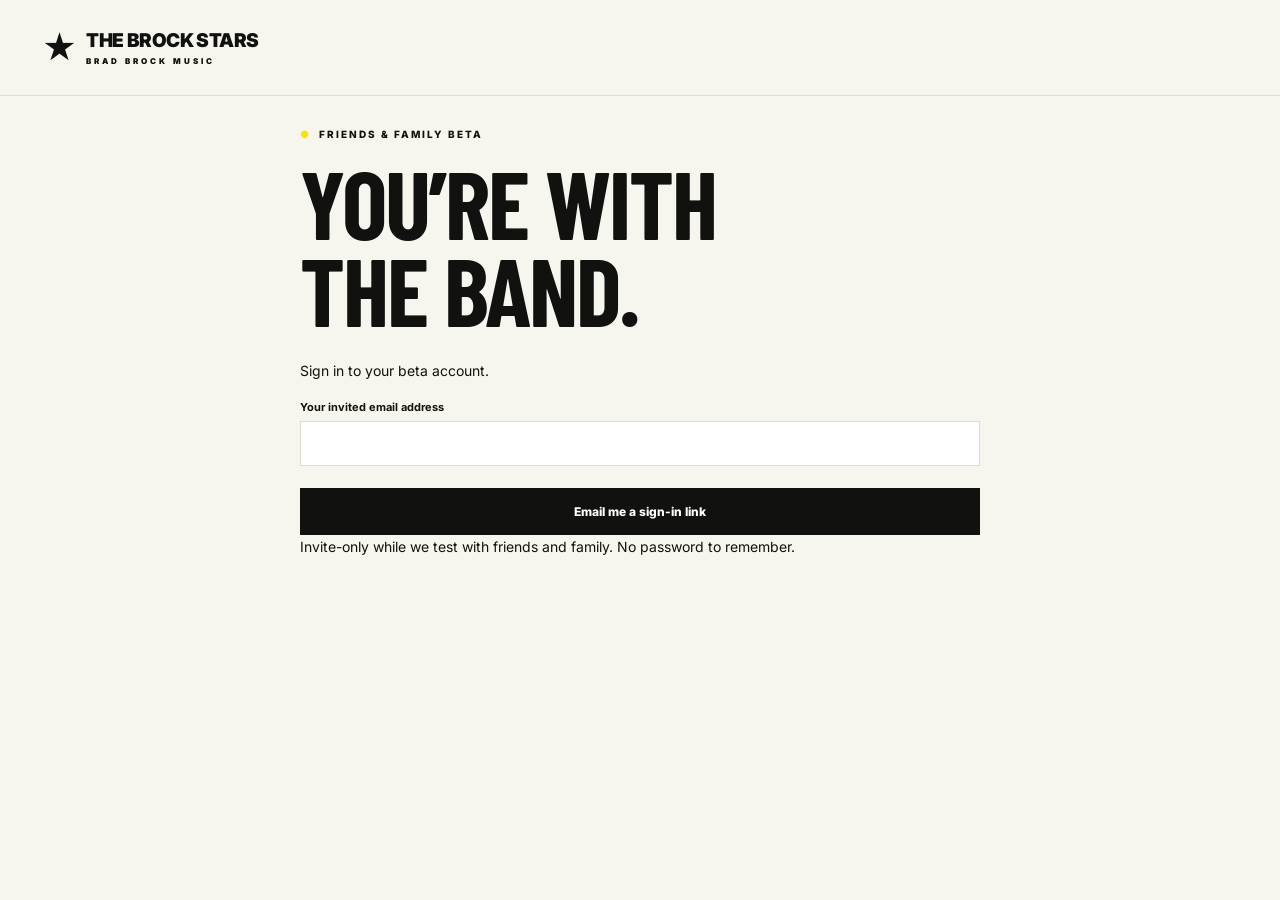
==== accounts.html @ 527fe550 "Add files via upload" ====
<!doctype html><html lang="en"><head><meta charset="utf-8"><meta name="viewport" content="width=device-width,initial-scale=1"><meta name="referrer" content="no-referrer"><meta name="theme-color" content="#f5e500"><title>Your Account · The Brock Stars</title><link rel="stylesheet" href="styles.css"></head><body><header><a class="brand" href="./"><span class="brand-icon">★</span><span>THE BROCK STARS<small>BRAD BROCK MUSIC</small></span></a></header><main style="max-width:720px;margin:auto;padding:32px 20px"><span class="eyebrow">FRIENDS & FAMILY BETA</span><h1>YOU’RE WITH<br>THE BAND.</h1><p id="account-status" role="status">Connecting…</p><section id="account-content"></section></main><script src="backend-config.js"></script><script src="account-api.js"></script><script src="accounts.js"></script></body></html>
---- styles.css ----
@import url('https://fonts.googleapis.com/css2?family=Barlow+Condensed:wght@600;700;800;900&family=Inter:wght@400;500;600;700;800&display=swap');
:root{--yellow:#f5e500;--ink:#11110f;--muted:#6c6c60;--paper:#f6f5ee;--line:#dcdcd0}*{box-sizing:border-box}body{margin:0;background:var(--paper);color:var(--ink);font-family:Inter,Arial,sans-serif;font-size:14px}button,input,select{font:inherit}button,a{-webkit-tap-highlight-color:transparent}a{color:inherit;text-decoration:none}button{cursor:pointer}button:disabled{cursor:default;opacity:.5}a:focus-visible,button:focus-visible,input:focus-visible,select:focus-visible{outline:3px solid #a57b00;outline-offset:4px}.demo-banner{background:var(--yellow);padding:9px 20px;text-align:center;font-size:10px;font-weight:800;letter-spacing:1.4px}.demo-banner span{letter-spacing:.2px;font-weight:500}header{max-width:1280px;margin:auto;display:flex;align-items:center;justify-content:space-between;gap:25px;padding:27px 42px;border-bottom:1px solid var(--line)}.brand{display:flex;align-items:center;gap:10px;font-weight:900;letter-spacing:-.6px;font-size:19px}.brand-icon{font-size:34px}.brand small{display:block;font-size:8px;letter-spacing:3px;margin-top:4px}nav{display:flex;gap:30px;font-size:12px;font-weight:700}nav a{padding:9px 0;border-bottom:2px solid transparent}nav a.active{border-color:var(--ink)}.admin-link{border:1px solid var(--line);padding:10px 14px;font-size:11px;font-weight:700}main{max-width:1280px;margin:auto;padding:38px 42px 70px}.eyebrow{font-size:10px;font-weight:800;letter-spacing:2px;text-transform:uppercase;display:block;margin-bottom:18px}.eyebrow:before{content:'●';color:var(--yellow);margin-right:8px}h1,h2,h3,p{margin-top:0}h1,h2,h3,.display{font-family:'Barlow Condensed','Arial Narrow',Impact,sans-serif;text-transform:uppercase}h1{font-size:clamp(58px,7.5vw,110px);line-height:.91;letter-spacing:-2px;margin-bottom:26px}h2{font-size:37px;line-height:1;margin-bottom:12px}h3{font-size:25px;margin-bottom:10px}p{line-height:1.7}.muted{color:var(--muted)}.hero{display:grid;grid-template-columns:1.08fr 1fr;background:var(--ink);color:white;min-height:480px;overflow:hidden}.hero-copy{padding:48px 45px;min-width:0}.hero h1 em{font-style:normal;color:var(--yellow)}.hero p{color:#bdbdb2;max-width:330px;font-size:13px}.button{display:inline-flex;align-items:center;justify-content:center;gap:28px;background:var(--yellow);border:1px solid var(--yellow);color:var(--ink);padding:15px 21px;font-weight:800;font-size:12px}.button.dark{background:var(--ink);color:white;border-color:var(--ink)}.button.outline{background:transparent;border-color:var(--line);color:var(--ink)}.hero .secondary{display:inline-block;margin-left:18px;font-size:11px;border-bottom:1px solid #666;padding-bottom:5px}.hero-art{position:relative;display:flex;align-items:center;justify-content:center;background:radial-gradient(ellipse at 80% 10%,#383628,transparent 65%),repeating-linear-gradient(115deg,transparent 0 80px,#ffffff04 81px 83px);padding:30px;overflow:hidden}.orbit{position:absolute;width:400px;height:400px;border:1px solid #ffffff15;border-radius:50%;transform:rotate(-20deg)}.orbit:after{content:'';position:absolute;inset:35px;border:1px solid #ffffff10;border-radius:50%}.pass{background:var(--yellow);color:var(--ink);width:290px;min-height:350px;padding:25px;border-radius:12px;transform:rotate(8deg);box-shadow:18px 24px 0 #0005;position:relative}.pass:before{content:'';position:absolute;background:var(--ink);width:65px;height:8px;border-radius:8px;top:13px;left:112px}.pass-top{display:flex;justify-content:space-between;font-size:9px;letter-spacing:1px;font-weight:800;margin:15px 0 25px}.pass .display{font-size:50px;line-height:.9;font-weight:900}.pass-star{font-size:65px;position:absolute;right:24px;top:75px}.pass-bottom{border-top:1px solid #1115;padding-top:18px;margin-top:32px;display:flex;justify-content:space-between;align-items:center;font-size:10px}.barcode{height:36px;width:100px;background:repeating-linear-gradient(90deg,#111 0 2px,transparent 2px 4px,#111 4px 5px,transparent 5px 8px)}.art-note{position:absolute;bottom:26px;right:24px;font-size:9px;letter-spacing:2px;color:#aaa}.strip{display:grid;grid-template-columns:repeat(3,1fr);border:1px solid var(--line);border-top:0;margin-bottom:42px}.strip div{padding:23px 27px;border-right:1px solid var(--line);display:flex;align-items:center;gap:16px}.strip div:last-child{border:0}.strip b{font-size:24px}.strip strong{display:block;font-size:11px;margin-bottom:4px}.strip small{font-size:10px;color:var(--muted)}.section-head{display:flex;align-items:end;justify-content:space-between;margin:32px 0 20px;gap:18px}.section-head p{margin:0;font-size:12px}.section-head a{font-size:11px;font-weight:700;border-bottom:1px solid}.grid{display:grid;grid-template-columns:repeat(3,1fr);gap:18px}.card{border:1px solid var(--line);padding:25px;background:#fffdf8}.show{display:flex;align-items:center;gap:22px;border-bottom:1px solid var(--line);padding:23px 0}.date{background:var(--yellow);min-width:66px;padding:12px;text-align:center}.date small{font-size:9px;font-weight:800;letter-spacing:1px;display:block}.date b{font-family:'Barlow Condensed',Impact,sans-serif;font-size:32px}.show-info{flex:1}.show h3{margin:0 0 5px}.show p{font-size:11px;margin:0;color:var(--muted)}.tag{display:inline-block;border:1px solid var(--line);padding:6px 8px;font-size:9px;font-weight:800;letter-spacing:.5px}.points{color:#767000;font-size:11px;font-weight:800}.page-intro{margin:12px 0 34px}.page-intro h1{font-size:64px;margin-bottom:15px}.page-intro p{max-width:650px;color:var(--muted);font-size:13px}.profile-layout{display:grid;grid-template-columns:1fr 2fr;gap:24px}.member-card{background:var(--ink);color:white;padding:30px}.avatar{width:70px;height:70px;background:var(--yellow);color:var(--ink);display:grid;place-items:center;font-weight:900;font-size:22px;border-radius:50%;margin-bottom:22px}.member-card .muted{color:#aaa}.number{font-family:'Barlow Condensed',Impact,sans-serif;font-size:68px;font-weight:800;line-height:1}.member-card .number{color:var(--yellow)}.progress{background:#444;height:6px;margin:15px 0 10px}.progress span{display:block;background:var(--yellow);height:6px}.stats{display:grid;grid-template-columns:repeat(3,1fr);gap:15px;margin-bottom:24px}.stats .card{padding:20px}.stats .number{font-size:44px}.stats small{display:block;color:var(--muted);font-size:10px;margin-bottom:8px}.achievement{display:flex;align-items:center;gap:15px;padding:15px 0;border-bottom:1px solid var(--line)}.badge{background:var(--yellow);width:42px;height:42px;display:grid;place-items:center;font-size:22px}.achievement strong{display:block;font-size:12px;margin-bottom:4px}.achievement small{color:var(--muted);font-size:10px}.locked{opacity:.5}.reward-art{height:140px;display:grid;place-items:center;background:var(--yellow);margin:-25px -25px 23px;font-family:'Barlow Condensed',Impact,sans-serif;font-size:46px;font-weight:900}.reward-art.black{background:var(--ink);color:var(--yellow)}.reward-art.gray{background:#e6e5dc}.reward-card{display:flex;flex-direction:column}.reward-card p{font-size:12px;flex:1}.reward-card .button{width:100%;margin-top:15px}.notice{background:#eae9df;padding:15px 20px;font-size:11px;line-height:1.6;margin:20px 0;border-left:3px solid #999100}.activity{list-style:none;margin:0;padding:0}.activity li{padding:15px 0;border-bottom:1px solid var(--line);display:flex;justify-content:space-between;gap:15px;font-size:11px}.activity small{display:block;color:var(--muted);margin-top:4px}.activity b{white-space:nowrap}.admin-columns{display:grid;grid-template-columns:1.6fr 1fr;gap:24px}label{display:block;font-size:11px;font-weight:700;margin:17px 0 7px}input,select{padding:13px;border:1px solid var(--line);width:100%;background:#fff;color:var(--ink);border-radius:0}.field-row{display:grid;grid-template-columns:1fr 1fr;gap:15px}.form-note{font-size:10px;color:var(--muted);line-height:1.5}form .button{margin-top:22px;width:100%}footer{max-width:1280px;margin:auto;padding:25px 42px;display:flex;justify-content:space-between;align-items:center;gap:18px;border-top:1px solid var(--line);font-size:9px;color:var(--muted)}footer span:first-child{font-weight:800;letter-spacing:1px}.text-button{border:0;background:transparent;text-decoration:underline;font-size:10px;color:var(--muted)}dialog{border:0;padding:38px;width:min(470px,calc(100% - 30px));background:var(--paper);box-shadow:0 15px 90px #0004}dialog::backdrop{background:#111b}.close{position:absolute;right:12px;top:8px;font-size:27px;border:0;background:transparent}.qr-concept{width:150px;height:150px;margin:22px auto;background:repeating-conic-gradient(#111 0% 25%,#f5e500 0% 50%) 0 0/18px 18px;border:12px solid var(--yellow);position:relative}.qr-concept:after{content:'DEMO';position:absolute;inset:40px 15px;background:var(--yellow);display:grid;place-items:center;font-weight:900;font-size:15px}#toast{position:fixed;bottom:24px;left:50%;transform:translateX(-50%);background:var(--ink);color:white;padding:14px 23px;border-left:4px solid var(--yellow);max-width:90%;z-index:10;display:none;font-size:12px}.empty{padding:20px;color:var(--muted);font-size:12px}
@media(min-width:1500px){main{padding-top:55px}}@media(max-width:850px){header{padding:23px 25px;flex-wrap:wrap}.admin-link{margin-left:auto}nav{order:3;width:100%;justify-content:space-between;gap:10px}main{padding:25px}.hero-copy{padding:35px 25px}.hero-art{padding:20px}.pass{width:250px}.pass-star{font-size:45px}.strip div{padding:20px 15px}.profile-layout{grid-template-columns:1fr 1.5fr}.stats{gap:8px}.stats .card{padding:12px}.admin-columns{grid-template-columns:1fr}.grid{gap:12px}.card{padding:20px}.reward-art{margin:-20px -20px 20px}footer{padding:24px 25px;flex-wrap:wrap}}
@media(max-width:600px){.demo-banner{font-size:8px;letter-spacing:.7px}.demo-banner span{display:block;margin-top:4px}header{padding:18px 20px;gap:15px}.brand{font-size:17px}.brand-icon{font-size:27px}.admin-link{font-size:9px;padding:8px}nav{font-size:11px}main{padding:20px 18px 40px}.hero{grid-template-columns:1fr}.hero-copy{padding:32px 25px 18px}.hero h1{font-size:clamp(46px,16vw,64px)}.hero-art{min-height:300px}.pass{min-height:255px;width:230px;transform:rotate(7deg);padding:20px}.pass:before{left:85px}.pass-top{margin-bottom:18px}.pass .display{font-size:39px}.pass-star{top:65px}.pass-bottom{margin-top:20px}.art-note{font-size:8px;bottom:15px}.strip{grid-template-columns:1fr}.strip div{border-right:0;border-bottom:1px solid var(--line);padding:17px 23px}.strip b{font-size:20px}.strip small{font-size:11px}.grid,.profile-layout{grid-template-columns:1fr}.section-head{align-items:center}h2{font-size:31px}.show{gap:13px;flex-wrap:wrap}.show .button{margin-left:79px;padding:10px 15px}.show .points{margin-left:auto}.show-info{min-width:170px}.page-intro h1{font-size:52px}.stats{gap:8px}.stats .number{font-size:36px}.stats small{font-size:9px}.member-card{padding:25px}.reward-art{height:120px}.section-head p{font-size:11px}footer{font-size:8px;padding:22px 18px}.hero .secondary{margin-left:13px}.hero .button{gap:18px;padding:15px 16px}dialog{padding:30px 24px}.field-row{grid-template-columns:1fr}}
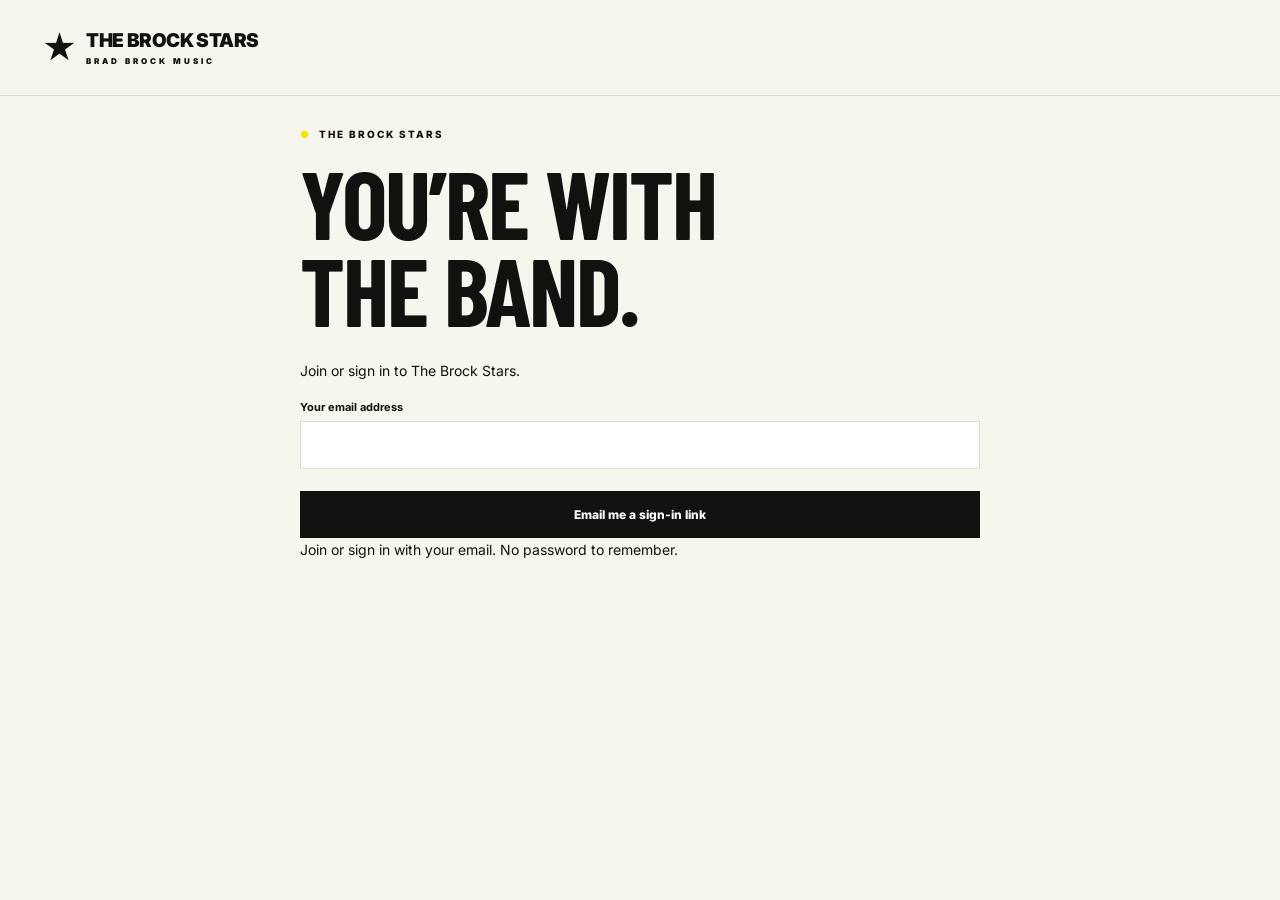
==== commit a0955006: "Add files via upload" ====
--- a/accounts.html
+++ b/accounts.html
@@ -1 +1 @@
-<!doctype html><html lang="en"><head><meta charset="utf-8"><meta name="viewport" content="width=device-width,initial-scale=1"><meta name="referrer" content="no-referrer"><meta name="theme-color" content="#f5e500"><title>Your Account · The Brock Stars</title><link rel="stylesheet" href="styles.css"></head><body><header><a class="brand" href="./"><span class="brand-icon">★</span><span>THE BROCK STARS<small>BRAD BROCK MUSIC</small></span></a></header><main style="max-width:720px;margin:auto;padding:32px 20px"><span class="eyebrow">FRIENDS & FAMILY BETA</span><h1>YOU’RE WITH<br>THE BAND.</h1><p id="account-status" role="status">Connecting…</p><section id="account-content"></section></main><script src="backend-config.js"></script><script src="account-api.js"></script><script src="accounts.js"></script></body></html>
+<!doctype html><html lang="en"><head><meta charset="utf-8"><meta name="viewport" content="width=device-width,initial-scale=1"><meta name="referrer" content="no-referrer"><meta name="theme-color" content="#f5e500"><title>Your Account · The Brock Stars</title><link rel="stylesheet" href="styles.css?v=launch-20261018"><style>#account-profile{margin-bottom:28px}#account-content .email-optin{display:flex;align-items:flex-start;gap:10px;margin:20px 0 0;font-size:12px;line-height:1.5}#account-content .email-optin input{width:18px;height:18px;flex:0 0 18px;margin:0;padding:0}</style><link rel="stylesheet" href="launch.css?v=launch-20261018"></head><body><header><a class="brand" href="./"><span class="brand-icon">★</span><span>THE BROCK STARS<small>BRAD BROCK MUSIC</small></span></a></header><main style="max-width:720px;margin:auto;padding:32px 20px"><span class="eyebrow">THE BROCK STARS</span><h1>YOU’RE WITH<br>THE BAND.</h1><p id="account-status" role="status">Connecting…</p><section id="account-content"></section></main><script src="backend-config.js?v=launch-20261018"></script><script src="account-api.js?v=launch-20261018"></script><script src="accounts.js?v=launch-20261018"></script></body></html>
--- a/styles.css
+++ b/styles.css
@@ -1,6 +1,6 @@
 @import url('https://fonts.googleapis.com/css2?family=Barlow+Condensed:wght@600;700;800;900&family=Inter:wght@400;500;600;700;800&display=swap');
-:root{--yellow:#f5e500;--ink:#11110f;--muted:#6c6c60;--paper:#f6f5ee;--line:#dcdcd0}*{box-sizing:border-box}body{margin:0;background:var(--paper);color:var(--ink);font-family:Inter,Arial,sans-serif;font-size:14px}button,input,select{font:inherit}button,a{-webkit-tap-highlight-color:transparent}a{color:inherit;text-decoration:none}button{cursor:pointer}button:disabled{cursor:default;opacity:.5}a:focus-visible,button:focus-visible,input:focus-visible,select:focus-visible{outline:3px solid #a57b00;outline-offset:4px}.demo-banner{background:var(--yellow);padding:9px 20px;text-align:center;font-size:10px;font-weight:800;letter-spacing:1.4px}.demo-banner span{letter-spacing:.2px;font-weight:500}header{max-width:1280px;margin:auto;display:flex;align-items:center;justify-content:space-between;gap:25px;padding:27px 42px;border-bottom:1px solid var(--line)}.brand{display:flex;align-items:center;gap:10px;font-weight:900;letter-spacing:-.6px;font-size:19px}.brand-icon{font-size:34px}.brand small{display:block;font-size:8px;letter-spacing:3px;margin-top:4px}nav{display:flex;gap:30px;font-size:12px;font-weight:700}nav a{padding:9px 0;border-bottom:2px solid transparent}nav a.active{border-color:var(--ink)}.admin-link{border:1px solid var(--line);padding:10px 14px;font-size:11px;font-weight:700}main{max-width:1280px;margin:auto;padding:38px 42px 70px}.eyebrow{font-size:10px;font-weight:800;letter-spacing:2px;text-transform:uppercase;display:block;margin-bottom:18px}.eyebrow:before{content:'●';color:var(--yellow);margin-right:8px}h1,h2,h3,p{margin-top:0}h1,h2,h3,.display{font-family:'Barlow Condensed','Arial Narrow',Impact,sans-serif;text-transform:uppercase}h1{font-size:clamp(58px,7.5vw,110px);line-height:.91;letter-spacing:-2px;margin-bottom:26px}h2{font-size:37px;line-height:1;margin-bottom:12px}h3{font-size:25px;margin-bottom:10px}p{line-height:1.7}.muted{color:var(--muted)}.hero{display:grid;grid-template-columns:1.08fr 1fr;background:var(--ink);color:white;min-height:480px;overflow:hidden}.hero-copy{padding:48px 45px;min-width:0}.hero h1 em{font-style:normal;color:var(--yellow)}.hero p{color:#bdbdb2;max-width:330px;font-size:13px}.button{display:inline-flex;align-items:center;justify-content:center;gap:28px;background:var(--yellow);border:1px solid var(--yellow);color:var(--ink);padding:15px 21px;font-weight:800;font-size:12px}.button.dark{background:var(--ink);color:white;border-color:var(--ink)}.button.outline{background:transparent;border-color:var(--line);color:var(--ink)}.hero .secondary{display:inline-block;margin-left:18px;font-size:11px;border-bottom:1px solid #666;padding-bottom:5px}.hero-art{position:relative;display:flex;align-items:center;justify-content:center;background:radial-gradient(ellipse at 80% 10%,#383628,transparent 65%),repeating-linear-gradient(115deg,transparent 0 80px,#ffffff04 81px 83px);padding:30px;overflow:hidden}.orbit{position:absolute;width:400px;height:400px;border:1px solid #ffffff15;border-radius:50%;transform:rotate(-20deg)}.orbit:after{content:'';position:absolute;inset:35px;border:1px solid #ffffff10;border-radius:50%}.pass{background:var(--yellow);color:var(--ink);width:290px;min-height:350px;padding:25px;border-radius:12px;transform:rotate(8deg);box-shadow:18px 24px 0 #0005;position:relative}.pass:before{content:'';position:absolute;background:var(--ink);width:65px;height:8px;border-radius:8px;top:13px;left:112px}.pass-top{display:flex;justify-content:space-between;font-size:9px;letter-spacing:1px;font-weight:800;margin:15px 0 25px}.pass .display{font-size:50px;line-height:.9;font-weight:900}.pass-star{font-size:65px;position:absolute;right:24px;top:75px}.pass-bottom{border-top:1px solid #1115;padding-top:18px;margin-top:32px;display:flex;justify-content:space-between;align-items:center;font-size:10px}.barcode{height:36px;width:100px;background:repeating-linear-gradient(90deg,#111 0 2px,transparent 2px 4px,#111 4px 5px,transparent 5px 8px)}.art-note{position:absolute;bottom:26px;right:24px;font-size:9px;letter-spacing:2px;color:#aaa}.strip{display:grid;grid-template-columns:repeat(3,1fr);border:1px solid var(--line);border-top:0;margin-bottom:42px}.strip div{padding:23px 27px;border-right:1px solid var(--line);display:flex;align-items:center;gap:16px}.strip div:last-child{border:0}.strip b{font-size:24px}.strip strong{display:block;font-size:11px;margin-bottom:4px}.strip small{font-size:10px;color:var(--muted)}.section-head{display:flex;align-items:end;justify-content:space-between;margin:32px 0 20px;gap:18px}.section-head p{margin:0;font-size:12px}.section-head a{font-size:11px;font-weight:700;border-bottom:1px solid}.grid{display:grid;grid-template-columns:repeat(3,1fr);gap:18px}.card{border:1px solid var(--line);padding:25px;background:#fffdf8}.show{display:flex;align-items:center;gap:22px;border-bottom:1px solid var(--line);padding:23px 0}.date{background:var(--yellow);min-width:66px;padding:12px;text-align:center}.date small{font-size:9px;font-weight:800;letter-spacing:1px;display:block}.date b{font-family:'Barlow Condensed',Impact,sans-serif;font-size:32px}.show-info{flex:1}.show h3{margin:0 0 5px}.show p{font-size:11px;margin:0;color:var(--muted)}.tag{display:inline-block;border:1px solid var(--line);padding:6px 8px;font-size:9px;font-weight:800;letter-spacing:.5px}.points{color:#767000;font-size:11px;font-weight:800}.page-intro{margin:12px 0 34px}.page-intro h1{font-size:64px;margin-bottom:15px}.page-intro p{max-width:650px;color:var(--muted);font-size:13px}.profile-layout{display:grid;grid-template-columns:1fr 2fr;gap:24px}.member-card{background:var(--ink);color:white;padding:30px}.avatar{width:70px;height:70px;background:var(--yellow);color:var(--ink);display:grid;place-items:center;font-weight:900;font-size:22px;border-radius:50%;margin-bottom:22px}.member-card .muted{color:#aaa}.number{font-family:'Barlow Condensed',Impact,sans-serif;font-size:68px;font-weight:800;line-height:1}.member-card .number{color:var(--yellow)}.progress{background:#444;height:6px;margin:15px 0 10px}.progress span{display:block;background:var(--yellow);height:6px}.stats{display:grid;grid-template-columns:repeat(3,1fr);gap:15px;margin-bottom:24px}.stats .card{padding:20px}.stats .number{font-size:44px}.stats small{display:block;color:var(--muted);font-size:10px;margin-bottom:8px}.achievement{display:flex;align-items:center;gap:15px;padding:15px 0;border-bottom:1px solid var(--line)}.badge{background:var(--yellow);width:42px;height:42px;display:grid;place-items:center;font-size:22px}.achievement strong{display:block;font-size:12px;margin-bottom:4px}.achievement small{color:var(--muted);font-size:10px}.locked{opacity:.5}.reward-art{height:140px;display:grid;place-items:center;background:var(--yellow);margin:-25px -25px 23px;font-family:'Barlow Condensed',Impact,sans-serif;font-size:46px;font-weight:900}.reward-art.black{background:var(--ink);color:var(--yellow)}.reward-art.gray{background:#e6e5dc}.reward-card{display:flex;flex-direction:column}.reward-card p{font-size:12px;flex:1}.reward-card .button{width:100%;margin-top:15px}.notice{background:#eae9df;padding:15px 20px;font-size:11px;line-height:1.6;margin:20px 0;border-left:3px solid #999100}.activity{list-style:none;margin:0;padding:0}.activity li{padding:15px 0;border-bottom:1px solid var(--line);display:flex;justify-content:space-between;gap:15px;font-size:11px}.activity small{display:block;color:var(--muted);margin-top:4px}.activity b{white-space:nowrap}.admin-columns{display:grid;grid-template-columns:1.6fr 1fr;gap:24px}label{display:block;font-size:11px;font-weight:700;margin:17px 0 7px}input,select{padding:13px;border:1px solid var(--line);width:100%;background:#fff;color:var(--ink);border-radius:0}.field-row{display:grid;grid-template-columns:1fr 1fr;gap:15px}.form-note{font-size:10px;color:var(--muted);line-height:1.5}form .button{margin-top:22px;width:100%}footer{max-width:1280px;margin:auto;padding:25px 42px;display:flex;justify-content:space-between;align-items:center;gap:18px;border-top:1px solid var(--line);font-size:9px;color:var(--muted)}footer span:first-child{font-weight:800;letter-spacing:1px}.text-button{border:0;background:transparent;text-decoration:underline;font-size:10px;color:var(--muted)}dialog{border:0;padding:38px;width:min(470px,calc(100% - 30px));background:var(--paper);box-shadow:0 15px 90px #0004}dialog::backdrop{background:#111b}.close{position:absolute;right:12px;top:8px;font-size:27px;border:0;background:transparent}.qr-concept{width:150px;height:150px;margin:22px auto;background:repeating-conic-gradient(#111 0% 25%,#f5e500 0% 50%) 0 0/18px 18px;border:12px solid var(--yellow);position:relative}.qr-concept:after{content:'DEMO';position:absolute;inset:40px 15px;background:var(--yellow);display:grid;place-items:center;font-weight:900;font-size:15px}#toast{position:fixed;bottom:24px;left:50%;transform:translateX(-50%);background:var(--ink);color:white;padding:14px 23px;border-left:4px solid var(--yellow);max-width:90%;z-index:10;display:none;font-size:12px}.empty{padding:20px;color:var(--muted);font-size:12px}
+:root{--yellow:#f5e500;--ink:#11110f;--muted:#6c6c60;--paper:#f6f5ee;--line:#dcdcd0}*{box-sizing:border-box}body{margin:0;background:var(--paper);color:var(--ink);font-family:Inter,Arial,sans-serif;font-size:14px}button,input,select{font:inherit}button,a{-webkit-tap-highlight-color:transparent}a{color:inherit;text-decoration:none}button{cursor:pointer}button:disabled{cursor:default;opacity:.5}a:focus-visible,button:focus-visible,input:focus-visible,select:focus-visible{outline:3px solid #a57b00;outline-offset:4px}header{max-width:1280px;margin:auto;display:flex;align-items:center;justify-content:space-between;gap:25px;padding:27px 42px;border-bottom:1px solid var(--line)}.brand{display:flex;align-items:center;gap:10px;font-weight:900;letter-spacing:-.6px;font-size:19px}.brand-icon{font-size:34px}.brand small{display:block;font-size:8px;letter-spacing:3px;margin-top:4px}nav{display:flex;gap:30px;font-size:12px;font-weight:700}nav a{padding:9px 0;border-bottom:2px solid transparent}nav a.active{border-color:var(--ink)}.admin-link{border:1px solid var(--line);padding:10px 14px;font-size:11px;font-weight:700}main{max-width:1280px;margin:auto;padding:38px 42px 70px}.eyebrow{font-size:10px;font-weight:800;letter-spacing:2px;text-transform:uppercase;display:block;margin-bottom:18px}.eyebrow:before{content:'●';color:var(--yellow);margin-right:8px}h1,h2,h3,p{margin-top:0}h1,h2,h3,.display{font-family:'Barlow Condensed','Arial Narrow',Impact,sans-serif;text-transform:uppercase}h1{font-size:clamp(58px,7.5vw,110px);line-height:.91;letter-spacing:-2px;margin-bottom:26px}h2{font-size:37px;line-height:1;margin-bottom:12px}h3{font-size:25px;margin-bottom:10px}p{line-height:1.7}.muted{color:var(--muted)}.hero{display:grid;grid-template-columns:1.08fr 1fr;background:var(--ink);color:white;min-height:480px;overflow:hidden}.hero-copy{padding:48px 45px;min-width:0}.hero h1 em{font-style:normal;color:var(--yellow)}.hero p{color:#bdbdb2;max-width:330px;font-size:13px}.button{display:inline-flex;align-items:center;justify-content:center;gap:28px;background:var(--yellow);border:1px solid var(--yellow);color:var(--ink);padding:15px 21px;font-weight:800;font-size:12px}.button.dark{background:var(--ink);color:white;border-color:var(--ink)}.button.outline{background:transparent;border-color:var(--line);color:var(--ink)}.hero .secondary{display:inline-block;margin-left:18px;font-size:11px;border-bottom:1px solid #666;padding-bottom:5px}.hero-art{position:relative;display:flex;align-items:center;justify-content:center;background:radial-gradient(ellipse at 80% 10%,#383628,transparent 65%),repeating-linear-gradient(115deg,transparent 0 80px,#ffffff04 81px 83px);padding:30px;overflow:hidden}.orbit{position:absolute;width:400px;height:400px;border:1px solid #ffffff15;border-radius:50%;transform:rotate(-20deg)}.orbit:after{content:'';position:absolute;inset:35px;border:1px solid #ffffff10;border-radius:50%}.pass{background:var(--yellow);color:var(--ink);width:290px;min-height:350px;padding:25px;border-radius:12px;transform:rotate(8deg);box-shadow:18px 24px 0 #0005;position:relative}.pass:before{content:'';position:absolute;background:var(--ink);width:65px;height:8px;border-radius:8px;top:13px;left:112px}.pass-top{display:flex;justify-content:space-between;font-size:9px;letter-spacing:1px;font-weight:800;margin:15px 0 25px}.pass .display{font-size:50px;line-height:.9;font-weight:900}.pass-star{font-size:65px;position:absolute;right:24px;top:75px}.pass-bottom{border-top:1px solid #1115;padding-top:18px;margin-top:32px;display:flex;justify-content:space-between;align-items:center;font-size:10px}.barcode{height:36px;width:100px;background:repeating-linear-gradient(90deg,#111 0 2px,transparent 2px 4px,#111 4px 5px,transparent 5px 8px)}.art-note{position:absolute;bottom:26px;right:24px;font-size:9px;letter-spacing:2px;color:#aaa}.strip{display:grid;grid-template-columns:repeat(3,1fr);border:1px solid var(--line);border-top:0;margin-bottom:42px}.strip div{padding:23px 27px;border-right:1px solid var(--line);display:flex;align-items:center;gap:16px}.strip div:last-child{border:0}.strip b{font-size:24px}.strip strong{display:block;font-size:11px;margin-bottom:4px}.strip small{font-size:10px;color:var(--muted)}.section-head{display:flex;align-items:end;justify-content:space-between;margin:32px 0 20px;gap:18px}.section-head p{margin:0;font-size:12px}.section-head a{font-size:11px;font-weight:700;border-bottom:1px solid}.grid{display:grid;grid-template-columns:repeat(3,1fr);gap:18px}.card{border:1px solid var(--line);padding:25px;background:#fffdf8}.show{display:flex;align-items:center;gap:22px;border-bottom:1px solid var(--line);padding:23px 0}.date{background:var(--yellow);min-width:66px;padding:12px;text-align:center}.date small{font-size:9px;font-weight:800;letter-spacing:1px;display:block}.date b{font-family:'Barlow Condensed',Impact,sans-serif;font-size:32px}.show-info{flex:1}.show h3{margin:0 0 5px}.show p{font-size:11px;margin:0;color:var(--muted)}.tag{display:inline-block;border:1px solid var(--line);padding:6px 8px;font-size:9px;font-weight:800;letter-spacing:.5px}.points{color:#767000;font-size:11px;font-weight:800}.page-intro{margin:12px 0 34px}.page-intro h1{font-size:64px;margin-bottom:15px}.page-intro p{max-width:650px;color:var(--muted);font-size:13px}.profile-layout{display:grid;grid-template-columns:1fr 2fr;gap:24px}.member-card{background:var(--ink);color:white;padding:30px}.avatar{width:70px;height:70px;background:var(--yellow);color:var(--ink);display:grid;place-items:center;font-weight:900;font-size:22px;border-radius:50%;margin-bottom:22px}.member-card .muted{color:#aaa}.number{font-family:'Barlow Condensed',Impact,sans-serif;font-size:68px;font-weight:800;line-height:1}.member-card .number{color:var(--yellow)}.progress{background:#444;height:6px;margin:15px 0 10px}.progress span{display:block;background:var(--yellow);height:6px}.stats{display:grid;grid-template-columns:repeat(3,1fr);gap:15px;margin-bottom:24px}.stats .card{padding:20px}.stats .number{font-size:44px}.stats small{display:block;color:var(--muted);font-size:10px;margin-bottom:8px}.achievement{display:flex;align-items:center;gap:15px;padding:15px 0;border-bottom:1px solid var(--line)}.badge{background:var(--yellow);width:42px;height:42px;display:grid;place-items:center;font-size:22px}.achievement strong{display:block;font-size:12px;margin-bottom:4px}.achievement small{color:var(--muted);font-size:10px}.locked{opacity:.5}.reward-art{height:140px;display:grid;place-items:center;background:var(--yellow);margin:-25px -25px 23px;font-family:'Barlow Condensed',Impact,sans-serif;font-size:46px;font-weight:900}.reward-art.black{background:var(--ink);color:var(--yellow)}.reward-art.gray{background:#e6e5dc}.reward-card{display:flex;flex-direction:column}.reward-card p{font-size:12px;flex:1}.reward-card .button{width:100%;margin-top:15px}.notice{background:#eae9df;padding:15px 20px;font-size:11px;line-height:1.6;margin:20px 0;border-left:3px solid #999100}.activity{list-style:none;margin:0;padding:0}.activity li{padding:15px 0;border-bottom:1px solid var(--line);display:flex;justify-content:space-between;gap:15px;font-size:11px}.activity small{display:block;color:var(--muted);margin-top:4px}.activity b{white-space:nowrap}.admin-columns{display:grid;grid-template-columns:1.6fr 1fr;gap:24px}label{display:block;font-size:11px;font-weight:700;margin:17px 0 7px}input,select{padding:13px;border:1px solid var(--line);width:100%;background:#fff;color:var(--ink);border-radius:0}.field-row{display:grid;grid-template-columns:1fr 1fr;gap:15px}.form-note{font-size:10px;color:var(--muted);line-height:1.5}form .button{margin-top:22px;width:100%}footer{max-width:1280px;margin:auto;padding:25px 42px;display:flex;justify-content:space-between;align-items:center;gap:18px;border-top:1px solid var(--line);font-size:9px;color:var(--muted)}footer span:first-child{font-weight:800;letter-spacing:1px}.text-button{border:0;background:transparent;text-decoration:underline;font-size:10px;color:var(--muted)}dialog{border:0;padding:38px;width:min(470px,calc(100% - 30px));background:var(--paper);box-shadow:0 15px 90px #0004}dialog::backdrop{background:#111b}.close{position:absolute;right:12px;top:8px;font-size:27px;border:0;background:transparent}#toast{position:fixed;bottom:24px;left:50%;transform:translateX(-50%);background:var(--ink);color:white;padding:14px 23px;border-left:4px solid var(--yellow);max-width:90%;z-index:10;display:none;font-size:12px}.empty{padding:20px;color:var(--muted);font-size:12px}
 @media(min-width:1500px){main{padding-top:55px}}@media(max-width:850px){header{padding:23px 25px;flex-wrap:wrap}.admin-link{margin-left:auto}nav{order:3;width:100%;justify-content:space-between;gap:10px}main{padding:25px}.hero-copy{padding:35px 25px}.hero-art{padding:20px}.pass{width:250px}.pass-star{font-size:45px}.strip div{padding:20px 15px}.profile-layout{grid-template-columns:1fr 1.5fr}.stats{gap:8px}.stats .card{padding:12px}.admin-columns{grid-template-columns:1fr}.grid{gap:12px}.card{padding:20px}.reward-art{margin:-20px -20px 20px}footer{padding:24px 25px;flex-wrap:wrap}}
-@media(max-width:600px){.demo-banner{font-size:8px;letter-spacing:.7px}.demo-banner span{display:block;margin-top:4px}header{padding:18px 20px;gap:15px}.brand{font-size:17px}.brand-icon{font-size:27px}.admin-link{font-size:9px;padding:8px}nav{font-size:11px}main{padding:20px 18px 40px}.hero{grid-template-columns:1fr}.hero-copy{padding:32px 25px 18px}.hero h1{font-size:clamp(46px,16vw,64px)}.hero-art{min-height:300px}.pass{min-height:255px;width:230px;transform:rotate(7deg);padding:20px}.pass:before{left:85px}.pass-top{margin-bottom:18px}.pass .display{font-size:39px}.pass-star{top:65px}.pass-bottom{margin-top:20px}.art-note{font-size:8px;bottom:15px}.strip{grid-template-columns:1fr}.strip div{border-right:0;border-bottom:1px solid var(--line);padding:17px 23px}.strip b{font-size:20px}.strip small{font-size:11px}.grid,.profile-layout{grid-template-columns:1fr}.section-head{align-items:center}h2{font-size:31px}.show{gap:13px;flex-wrap:wrap}.show .button{margin-left:79px;padding:10px 15px}.show .points{margin-left:auto}.show-info{min-width:170px}.page-intro h1{font-size:52px}.stats{gap:8px}.stats .number{font-size:36px}.stats small{font-size:9px}.member-card{padding:25px}.reward-art{height:120px}.section-head p{font-size:11px}footer{font-size:8px;padding:22px 18px}.hero .secondary{margin-left:13px}.hero .button{gap:18px;padding:15px 16px}dialog{padding:30px 24px}.field-row{grid-template-columns:1fr}}
+@media(max-width:600px){header{padding:18px 20px;gap:15px}.brand{font-size:17px}.brand-icon{font-size:27px}.admin-link{font-size:9px;padding:8px}nav{font-size:11px}main{padding:20px 18px 40px}.hero{grid-template-columns:1fr}.hero-copy{padding:32px 25px 18px}.hero h1{font-size:clamp(46px,16vw,64px)}.hero-art{min-height:300px}.pass{min-height:255px;width:230px;transform:rotate(7deg);padding:20px}.pass:before{left:85px}.pass-top{margin-bottom:18px}.pass .display{font-size:39px}.pass-star{top:65px}.pass-bottom{margin-top:20px}.art-note{font-size:8px;bottom:15px}.strip{grid-template-columns:1fr}.strip div{border-right:0;border-bottom:1px solid var(--line);padding:17px 23px}.strip b{font-size:20px}.strip small{font-size:11px}.grid,.profile-layout{grid-template-columns:1fr}.section-head{align-items:center}h2{font-size:31px}.show{gap:13px;flex-wrap:wrap}.show .button{margin-left:79px;padding:10px 15px}.show .points{margin-left:auto}.show-info{min-width:170px}.page-intro h1{font-size:52px}.stats{gap:8px}.stats .number{font-size:36px}.stats small{font-size:9px}.member-card{padding:25px}.reward-art{height:120px}.section-head p{font-size:11px}footer{font-size:8px;padding:22px 18px}.hero .secondary{margin-left:13px}.hero .button{gap:18px;padding:15px 16px}dialog{padding:30px 24px}.field-row{grid-template-columns:1fr}}
 
 
--- a/launch.css
+++ b/launch.css
@@ -0,0 +1 @@
+.launch-hero{background:#111;color:#fff;padding:clamp(28px,6vw,70px)}.launch-hero h1{font-size:clamp(52px,8vw,104px)}.launch-hero em{color:var(--yellow);font-style:normal}.launch-hero p{font-size:19px;max-width:560px;color:#ddd}.launch-actions{display:flex;gap:16px;flex-wrap:wrap}.light-outline{border-color:#777;background:transparent;color:#fff}.launch-features{display:grid;grid-template-columns:repeat(3,1fr);gap:28px;margin:40px 0}.launch-features article{border-top:4px solid var(--yellow);padding-top:18px}.launch-features span{font-weight:900;font-size:20px}.launch-features h2{margin-top:16px}.launch-join{background:#eae9df;padding:28px;margin:35px 0}.cloud-save-status{color:#4d5900;font-weight:700}.stage-help{font-size:12px;color:var(--muted)}[hidden]{display:none!important}header nav{flex-wrap:wrap;gap:16px}.member-list{padding:0;list-style:none}.member-list li{padding:14px 0;border-bottom:1px solid var(--line);overflow-wrap:anywhere}.account-owner-links{display:flex;gap:14px;flex-wrap:wrap;margin:26px 0}input,select{font-size:16px}button,a.button{min-height:44px}@media(max-width:700px){.launch-features{grid-template-columns:1fr}.launch-actions .button{width:100%}header{padding:18px;gap:14px;flex-wrap:wrap}header nav{width:100%}.launch-hero{padding:26px 20px}main{padding:24px 18px}.launch-hero h1{letter-spacing:-1px}.account-owner-links .button{width:100%}}
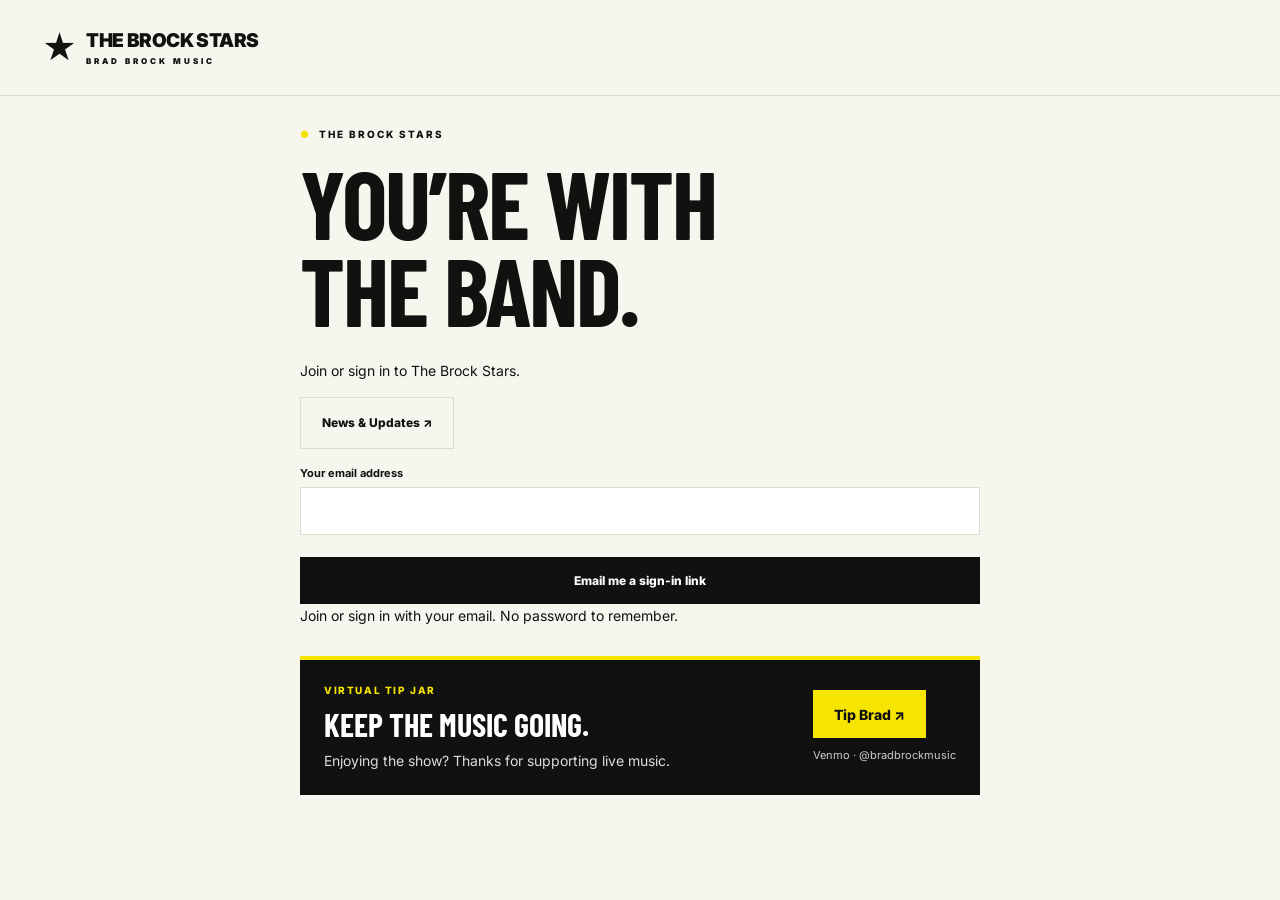
==== commit 46c31dc2: "Add files via upload" ====
--- a/accounts.html
+++ b/accounts.html
@@ -1 +1 @@
-<!doctype html><html lang="en"><head><meta charset="utf-8"><meta name="viewport" content="width=device-width,initial-scale=1"><meta name="referrer" content="no-referrer"><meta name="theme-color" content="#f5e500"><title>Your Account · The Brock Stars</title><link rel="stylesheet" href="styles.css?v=launch-20261018"><style>#account-profile{margin-bottom:28px}#account-content .email-optin{display:flex;align-items:flex-start;gap:10px;margin:20px 0 0;font-size:12px;line-height:1.5}#account-content .email-optin input{width:18px;height:18px;flex:0 0 18px;margin:0;padding:0}</style><link rel="stylesheet" href="launch.css?v=launch-20261018"></head><body><header><a class="brand" href="./"><span class="brand-icon">★</span><span>THE BROCK STARS<small>BRAD BROCK MUSIC</small></span></a></header><main style="max-width:720px;margin:auto;padding:32px 20px"><span class="eyebrow">THE BROCK STARS</span><h1>YOU’RE WITH<br>THE BAND.</h1><p id="account-status" role="status">Connecting…</p><section id="account-content"></section></main><script src="backend-config.js?v=launch-20261018"></script><script src="account-api.js?v=launch-20261018"></script><script src="accounts.js?v=launch-20261018"></script></body></html>
+<!doctype html><html lang="en"><head><meta charset="utf-8"><meta name="viewport" content="width=device-width,initial-scale=1"><meta name="referrer" content="no-referrer"><meta name="theme-color" content="#f5e500"><title>Your Account · The Brock Stars</title><link rel="stylesheet" href="styles.css?v=launch-20261018"><style>#account-profile{margin-bottom:28px}#account-content .email-optin{display:flex;align-items:flex-start;gap:10px;margin:20px 0 0;font-size:12px;line-height:1.5}#account-content .email-optin input{width:18px;height:18px;flex:0 0 18px;margin:0;padding:0}</style><link rel="stylesheet" href="launch.css?v=launch-20261018"><link rel="stylesheet" href="tip-jar.css?v=20261019"><link rel="stylesheet" href="news.css?v=20261019"></head><body><header><a class="brand" href="./"><span class="brand-icon">★</span><span>THE BROCK STARS<small>BRAD BROCK MUSIC</small></span></a></header><main style="max-width:720px;margin:auto;padding:32px 20px"><span class="eyebrow">THE BROCK STARS</span><h1>YOU’RE WITH<br>THE BAND.</h1><p id="account-status" role="status">Connecting…</p><p><a class="button outline" href="news.html">News & Updates ↗</a></p><section id="account-content"></section><section id="tip-jar" class="tip-jar" aria-label="Virtual tip jar"><div><span class="tip-jar-label">VIRTUAL TIP JAR</span><h2>KEEP THE MUSIC GOING.</h2><p>Enjoying the show? Thanks for supporting live music.</p></div><div><a class="tip-jar-button" href="https://venmo.com/u/bradbrockmusic" target="_blank" rel="noopener noreferrer" aria-label="Tip Brad on Venmo (opens in a new tab)">Tip Brad ↗</a><small>Venmo · @bradbrockmusic</small></div></section></main><script src="backend-config.js?v=launch-20261018"></script><script src="account-api.js?v=launch-20261018"></script><script src="accounts.js?v=quests-20261019"></script></body></html>
--- a/tip-jar.css
+++ b/tip-jar.css
@@ -0,0 +1 @@
+.tip-jar{display:flex;align-items:center;justify-content:space-between;gap:24px;padding:24px;margin:28px 0;background:#11110f;color:#fff;border-top:4px solid #f5e500}.tip-jar-label{display:block;color:#f5e500;font-size:10px;font-weight:800;letter-spacing:1.6px;margin-bottom:12px}.tip-jar h2{font-size:32px!important;margin:0 0 10px!important}.tip-jar p{font-size:14px;line-height:1.5;margin:0;color:#ddd}.tip-jar-button{display:inline-flex;align-items:center;justify-content:center;min-height:48px;padding:14px 20px;background:#f5e500;color:#11110f;border:1px solid #f5e500;font-size:14px;font-weight:800;text-decoration:none;white-space:nowrap}.tip-jar-button:focus-visible{outline:3px solid #a57b00;outline-offset:4px}.tip-jar small{display:block;font-size:11px;line-height:1.5;margin-top:9px;color:#ccc}.fan-header-actions{display:flex;gap:8px;flex-wrap:wrap}.fan-header-actions .button,.fan-header-actions .tip-jar-button{min-height:46px;font-size:12px;padding:12px 14px}@media(max-width:600px){.tip-jar{flex-direction:column;align-items:stretch;padding:20px;gap:18px}.tip-jar-button{width:100%}.tip-jar small{text-align:center}header{flex-wrap:wrap}.fan-header-actions{width:100%;display:grid;grid-template-columns:1fr 1fr}}
--- a/news.css
+++ b/news.css
@@ -0,0 +1 @@
+.news-page{max-width:800px}.news-page h1{font-size:clamp(52px,9vw,80px);margin:16px 0 22px}.news-intro{font-size:16px;color:var(--muted)}.news-navigation{display:flex;gap:8px;flex-wrap:wrap}.news-navigation .button{min-height:44px}.news-toolbar,.news-editor-top,.news-editor-actions,.news-section-title{display:flex;gap:12px;align-items:center;justify-content:space-between;flex-wrap:wrap}.news-toolbar{margin:24px 0}.news-post{background:#fffdf8;border:1px solid var(--line);border-top:4px solid var(--yellow);padding:24px;margin:0 0 24px;overflow-wrap:anywhere}.news-post time{font-size:12px;color:var(--muted)}.news-post h2{font-size:36px;margin:14px 0 18px;line-height:1.08}.news-post-body{white-space:pre-wrap;overflow-wrap:anywhere;line-height:1.7;font-size:16px;margin-bottom:20px}.news-post .button{font-size:14px;min-height:48px}.news-empty{padding:24px;border:1px solid var(--line);font-size:16px;line-height:1.7;background:#fffdf8}.news-page input,.news-page textarea{width:100%;padding:14px;font:16px/1.5 Inter,Arial,sans-serif;border:1px solid var(--line);border-radius:0;background:#fff;color:#111;min-height:48px}.news-page textarea{resize:vertical;min-height:180px}.news-page label{font-size:14px;margin:20px 0 8px}.news-page label span{color:var(--muted);font-weight:500}.news-editor-top{padding-bottom:14px;border-bottom:1px solid var(--line)}.news-editor-top strong{font-size:12px;letter-spacing:1px}.news-editor-note{font-size:13px;line-height:1.5;color:var(--muted);margin-top:16px}.news-editor-actions .button{width:auto;margin-top:0;min-height:52px;flex:1;font-size:14px}.news-section-title{margin-top:40px;margin-bottom:20px}.news-section-title h2{margin:0}.news-badge{display:inline-block;font-size:10px;font-weight:800;letter-spacing:.7px;padding:7px 9px;background:#e5e5dc;margin-bottom:12px}.news-badge.published{background:var(--yellow)}.news-post-actions{display:flex;gap:10px;flex-wrap:wrap}.news-post-actions .button{font-size:13px}.news-admin-summary{white-space:pre-wrap;line-height:1.6;font-size:14px}.news-home-link{display:flex;gap:24px;align-items:center;justify-content:space-between;padding:24px;border:1px solid var(--line);margin:28px 0}.news-home-link p{margin-bottom:0}.news-home-link .eyebrow{margin-bottom:14px}#news-toast{position:fixed;left:12px;right:12px;bottom:calc(16px + env(safe-area-inset-bottom));max-width:600px;margin:auto;background:#111;color:#fff;border-left:5px solid var(--yellow);padding:16px;display:none;font-size:14px;line-height:1.5;z-index:20}#news-status{line-height:1.5;font-size:14px;overflow-wrap:anywhere}[hidden]{display:none!important}@media(max-width:600px){.news-page{padding:24px 16px}.news-post{padding:20px 16px}.news-post h2{font-size:32px}.news-post-body{font-size:16px}.news-home-link{align-items:stretch;flex-direction:column;padding:20px}.news-home-link .button{width:100%}.news-navigation{width:100%;display:grid;grid-template-columns:1fr 1fr}.fan-header-actions.fan-header-news{grid-template-columns:repeat(3,minmax(0,1fr))}.fan-header-news .button,.fan-header-news .tip-jar-button{padding:12px 8px;font-size:11px}.news-post-actions .button{flex:1}.news-editor-actions{gap:8px}}
